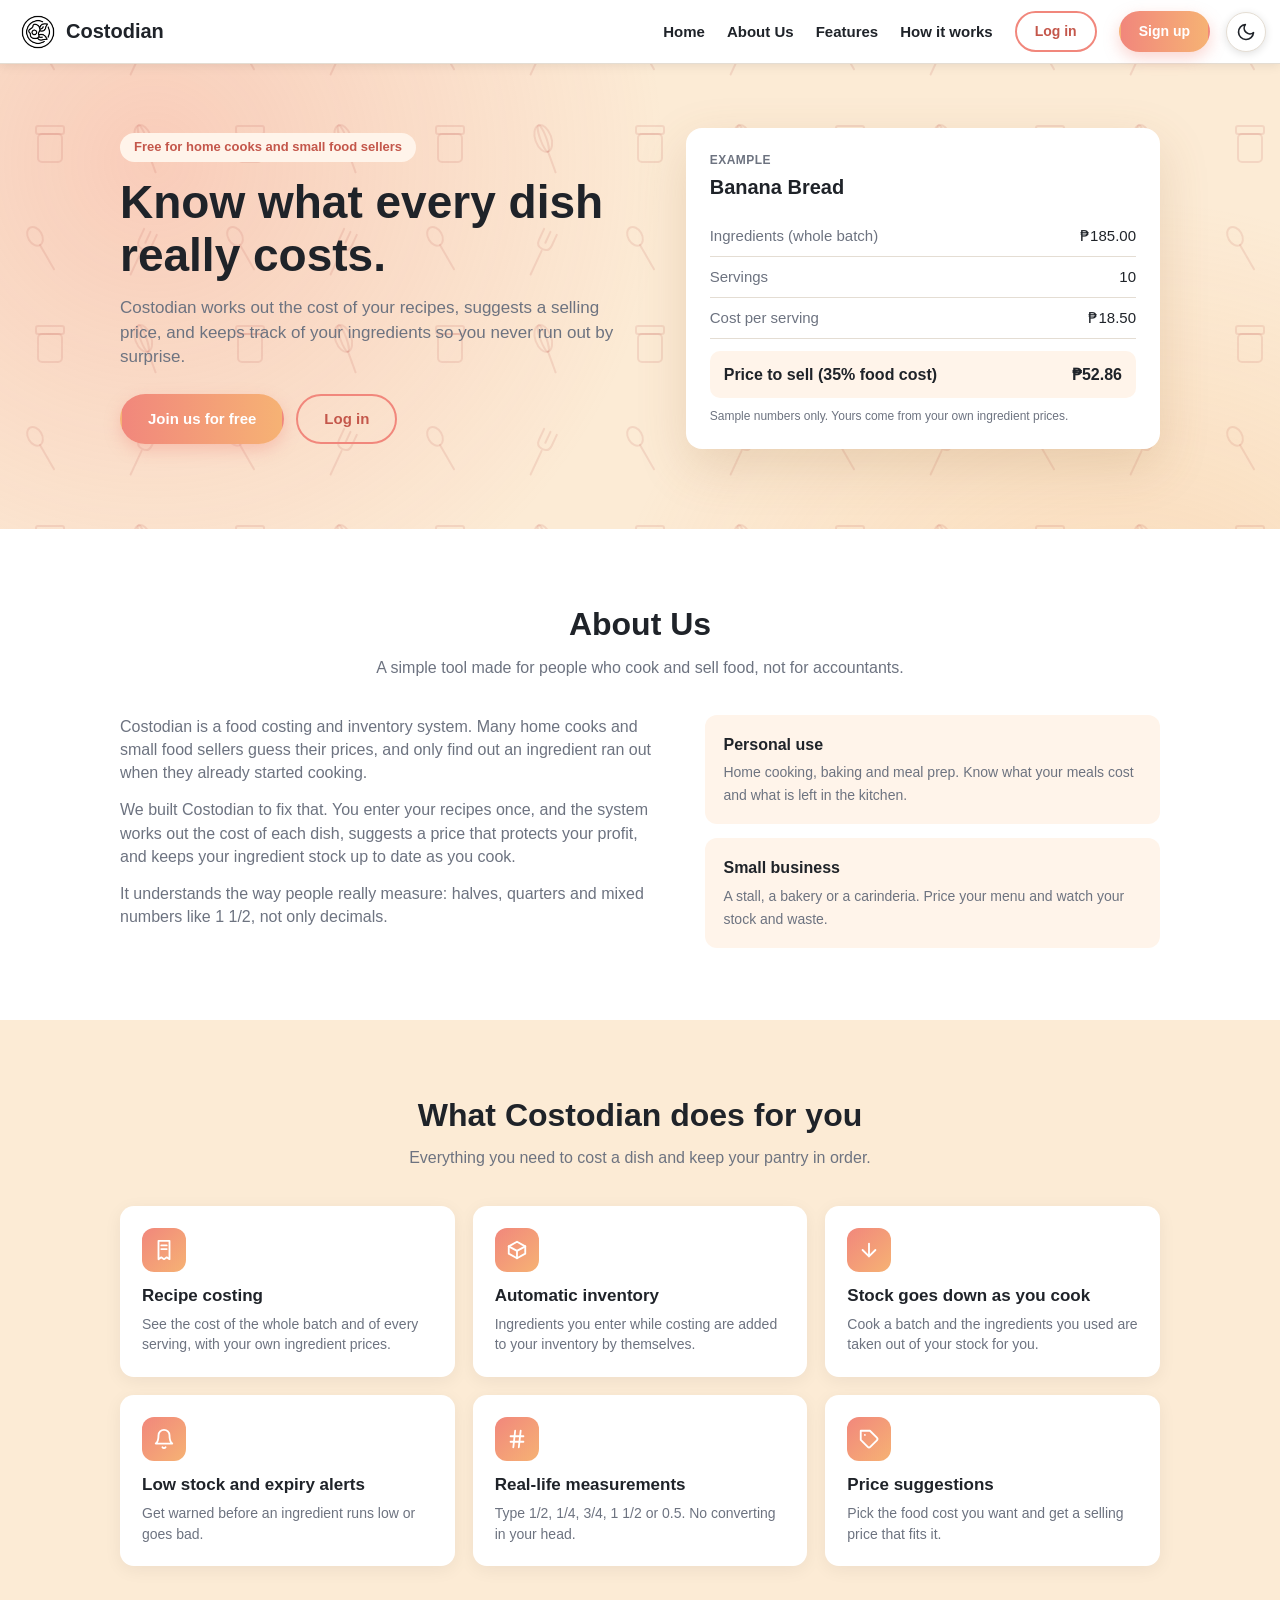
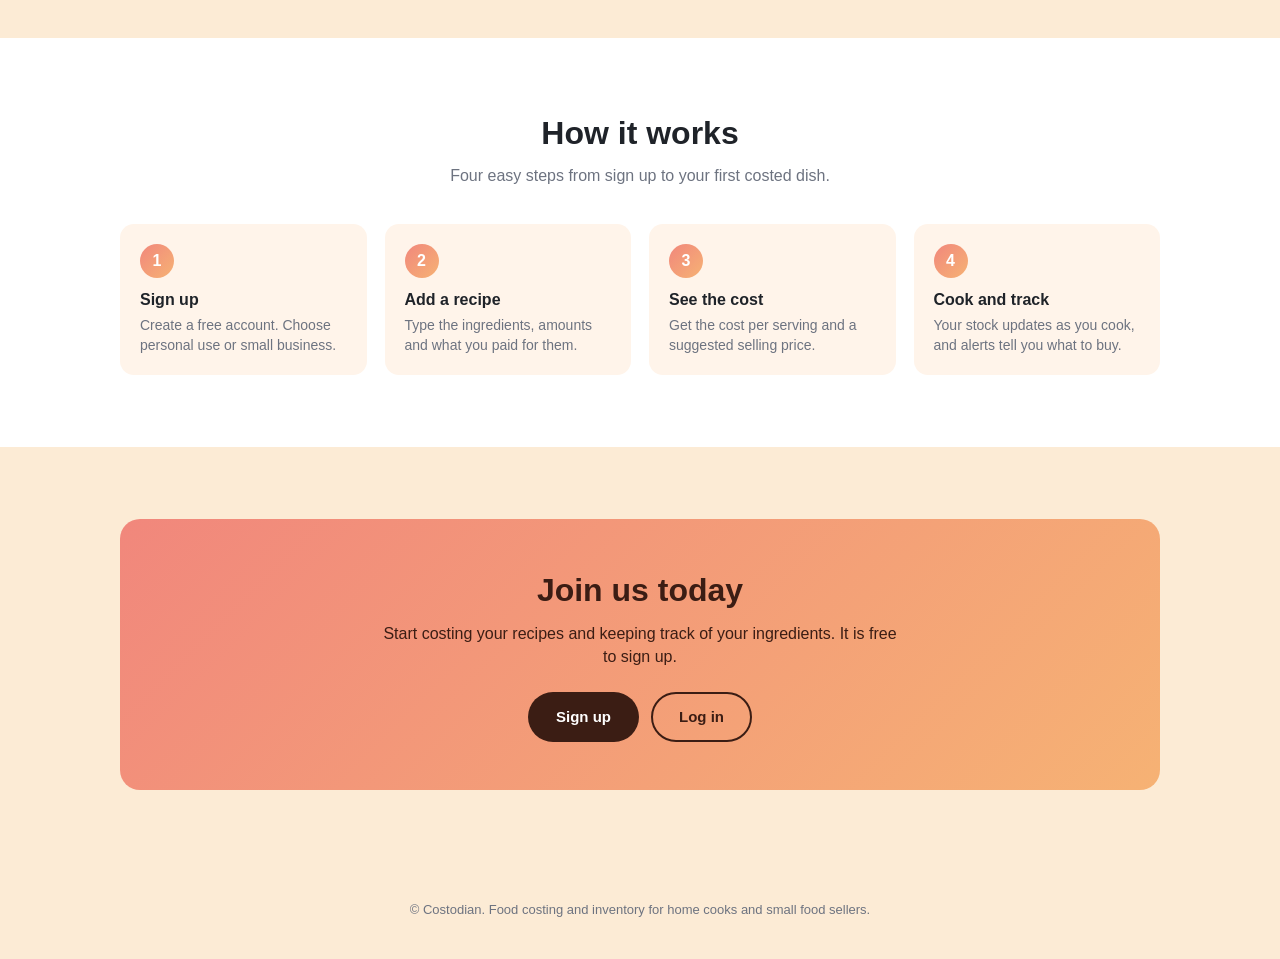
==== frontend/landing.html @ 5298b4fa "Add Costodian landing and auth pages Build a responsive landing page, sign-in and sign-up flows, sha" ====
<!DOCTYPE html>
<html lang="en">
<head>
    <meta charset="UTF-8">
    <meta name="viewport" content="width=device-width, initial-scale=1.0">
    <title>Costodian | Cost your recipes and track your ingredients</title>
    <meta name="description" content="Costodian helps home cooks and small food sellers cost their recipes, set a price and keep track of their ingredient stock.">
    <script src="src/assets/js/theme.js"></script>
    <link rel="stylesheet" href="src/assets/css/variables.css">
    <link rel="stylesheet" href="src/assets/css/base.css">
    <link rel="stylesheet" href="src/assets/css/header.css">
    <link rel="stylesheet" href="src/assets/css/landing.css">
</head>
<body>

    <!-- top panel: logo, website name and the menu -->
    <header class="site-header">
        <a class="brand" href="#home">
            <!-- PUT YOUR LOGO PHOTO HERE: save it as logo.png in frontend/src/assets/images/ -->
            <img class="brand-logo" src="src/assets/images/logo.png" alt="Costodian logo" width="36" height="36">
            <span class="brand-name">Costodian</span>
        </a>

        <nav class="nav" id="nav" aria-label="Main menu">
            <a href="#home">Home</a>
            <a href="#about">About Us</a>
            <a href="#features">Features</a>
            <a href="#how">How it works</a>
            <a href="index.html" class="btn btn-line">Log in</a>
            <a href="src/pages/signup.html" class="btn btn-fill">Sign up</a>
        </nav>

        <button type="button" class="menu-btn" id="menu-btn" aria-label="Open the menu" aria-expanded="false" aria-controls="nav">
            <svg viewBox="0 0 24 24" fill="none" stroke="currentColor" stroke-width="2" stroke-linecap="round" aria-hidden="true"><path d="M3 6h18M3 12h18M3 18h18"/></svg>
        </button>
    </header>

    <!-- the light / dark button -->
    <button type="button" id="theme-toggle" class="theme-toggle" aria-label="Switch to dark mode">
        <svg class="icon-moon" viewBox="0 0 24 24" fill="none" stroke="currentColor" stroke-width="2" stroke-linecap="round" stroke-linejoin="round" aria-hidden="true"><path d="M21 12.8A9 9 0 1 1 11.2 3a7 7 0 0 0 9.8 9.8z"/></svg>
        <svg class="icon-sun" viewBox="0 0 24 24" fill="none" stroke="currentColor" stroke-width="2" stroke-linecap="round" stroke-linejoin="round" aria-hidden="true"><circle cx="12" cy="12" r="4"/><path d="M12 2v2M12 20v2M4.9 4.9l1.4 1.4M17.7 17.7l1.4 1.4M2 12h2M20 12h2M4.9 19.1l1.4-1.4M17.7 6.3l1.4-1.4"/></svg>
    </button>

    <main>

        <!-- HOME -->
        <section class="section hero" id="home">
            <div class="container hero-grid">
                <div class="hero-text">
                    <span class="eyebrow">Free for home cooks and small food sellers</span>
                    <h1>Know what every dish really costs.</h1>
                    <p>Costodian works out the cost of your recipes, suggests a selling price, and keeps track of your ingredients so you never run out by surprise.</p>
                    <div class="hero-buttons">
                        <a href="src/pages/signup.html" class="btn btn-fill">Join us for free</a>
                        <a href="index.html" class="btn btn-line">Log in</a>
                    </div>
                </div>

                <!-- an example only, to show what the app does -->
                <div class="sample" aria-label="Example of a costed recipe">
                    <p class="sample-label">Example</p>
                    <h3>Banana Bread</h3>
                    <div class="sample-row"><span>Ingredients (whole batch)</span><span>₱185.00</span></div>
                    <div class="sample-row"><span>Servings</span><span>10</span></div>
                    <div class="sample-row"><span>Cost per serving</span><span>₱18.50</span></div>
                    <div class="sample-total"><span>Price to sell (35% food cost)</span><span>₱52.86</span></div>
                    <p class="sample-note">Sample numbers only. Yours come from your own ingredient prices.</p>
                </div>
            </div>
        </section>

        <!-- ABOUT US -->
        <section class="section section-alt" id="about">
            <div class="container">
                <h2 class="section-title">About Us</h2>
                <p class="section-intro">A simple tool made for people who cook and sell food, not for accountants.</p>

                <div class="about-grid">
                    <div>
                        <!-- edit this text to tell your own story and add your team or school name -->
                        <p>Costodian is a food costing and inventory system. Many home cooks and small food sellers guess their prices, and only find out an ingredient ran out when they already started cooking.</p>
                        <p>We built Costodian to fix that. You enter your recipes once, and the system works out the cost of each dish, suggests a price that protects your profit, and keeps your ingredient stock up to date as you cook.</p>
                        <p>It understands the way people really measure: halves, quarters and mixed numbers like 1 1/2, not only decimals.</p>
                    </div>

                    <div class="audience">
                        <div>
                            <strong>Personal use</strong>
                            <span>Home cooking, baking and meal prep. Know what your meals cost and what is left in the kitchen.</span>
                        </div>
                        <div>
                            <strong>Small business</strong>
                            <span>A stall, a bakery or a carinderia. Price your menu and watch your stock and waste.</span>
                        </div>
                    </div>
                </div>
            </div>
        </section>

        <!-- FEATURES -->
        <section class="section" id="features">
            <div class="container">
                <h2 class="section-title">What Costodian does for you</h2>
                <p class="section-intro">Everything you need to cost a dish and keep your pantry in order.</p>

                <div class="features">
                    <div class="feature">
                        <div class="icon">
                            <svg viewBox="0 0 24 24" fill="none" stroke="currentColor" stroke-width="2" stroke-linecap="round" stroke-linejoin="round" aria-hidden="true"><path d="M6 2h12v20l-3-2-3 2-3-2-3 2z"/><path d="M9 7h6M9 11h6"/></svg>
                        </div>
                        <h3>Recipe costing</h3>
                        <p>See the cost of the whole batch and of every serving, with your own ingredient prices.</p>
                    </div>
                    <div class="feature">
                        <div class="icon">
                            <svg viewBox="0 0 24 24" fill="none" stroke="currentColor" stroke-width="2" stroke-linecap="round" stroke-linejoin="round" aria-hidden="true"><path d="M21 8l-9-5-9 5v8l9 5 9-5z"/><path d="M3 8l9 5 9-5M12 13v8"/></svg>
                        </div>
                        <h3>Automatic inventory</h3>
                        <p>Ingredients you enter while costing are added to your inventory by themselves.</p>
                    </div>
                    <div class="feature">
                        <div class="icon">
                            <svg viewBox="0 0 24 24" fill="none" stroke="currentColor" stroke-width="2" stroke-linecap="round" stroke-linejoin="round" aria-hidden="true"><path d="M12 5v14M5 12l7 7 7-7"/></svg>
                        </div>
                        <h3>Stock goes down as you cook</h3>
                        <p>Cook a batch and the ingredients you used are taken out of your stock for you.</p>
                    </div>
                    <div class="feature">
                        <div class="icon">
                            <svg viewBox="0 0 24 24" fill="none" stroke="currentColor" stroke-width="2" stroke-linecap="round" stroke-linejoin="round" aria-hidden="true"><path d="M18 8a6 6 0 0 0-12 0c0 7-3 9-3 9h18s-3-2-3-9"/><path d="M13.7 21a2 2 0 0 1-3.4 0"/></svg>
                        </div>
                        <h3>Low stock and expiry alerts</h3>
                        <p>Get warned before an ingredient runs low or goes bad.</p>
                    </div>
                    <div class="feature">
                        <div class="icon">
                            <svg viewBox="0 0 24 24" fill="none" stroke="currentColor" stroke-width="2" stroke-linecap="round" stroke-linejoin="round" aria-hidden="true"><path d="M5 9h14M5 15h14M10 3L8 21M16 3l-2 18"/></svg>
                        </div>
                        <h3>Real-life measurements</h3>
                        <p>Type 1/2, 1/4, 3/4, 1 1/2 or 0.5. No converting in your head.</p>
                    </div>
                    <div class="feature">
                        <div class="icon">
                            <svg viewBox="0 0 24 24" fill="none" stroke="currentColor" stroke-width="2" stroke-linecap="round" stroke-linejoin="round" aria-hidden="true"><path d="M20.6 13.4l-7.2 7.2a2 2 0 0 1-2.8 0L3 13V3h10l7.6 7.6a2 2 0 0 1 0 2.8z"/><path d="M7.5 7.5h.01"/></svg>
                        </div>
                        <h3>Price suggestions</h3>
                        <p>Pick the food cost you want and get a selling price that fits it.</p>
                    </div>
                </div>
            </div>
        </section>

        <!-- HOW IT WORKS -->
        <section class="section section-alt" id="how">
            <div class="container">
                <h2 class="section-title">How it works</h2>
                <p class="section-intro">Four easy steps from sign up to your first costed dish.</p>

                <ol class="steps">
                    <li>
                        <div class="step-number">1</div>
                        <h3>Sign up</h3>
                        <p>Create a free account. Choose personal use or small business.</p>
                    </li>
                    <li>
                        <div class="step-number">2</div>
                        <h3>Add a recipe</h3>
                        <p>Type the ingredients, amounts and what you paid for them.</p>
                    </li>
                    <li>
                        <div class="step-number">3</div>
                        <h3>See the cost</h3>
                        <p>Get the cost per serving and a suggested selling price.</p>
                    </li>
                    <li>
                        <div class="step-number">4</div>
                        <h3>Cook and track</h3>
                        <p>Your stock updates as you cook, and alerts tell you what to buy.</p>
                    </li>
                </ol>
            </div>
        </section>

        <!-- JOIN US -->
        <section class="section" id="join">
            <div class="container">
                <div class="cta">
                    <h2>Join us today</h2>
                    <p>Start costing your recipes and keeping track of your ingredients. It is free to sign up.</p>
                    <div class="cta-buttons">
                        <a href="src/pages/signup.html" class="btn btn-dark">Sign up</a>
                        <a href="index.html" class="btn btn-light">Log in</a>
                    </div>
                </div>
            </div>
        </section>

    </main>

    <footer class="footer">
        <p>&copy; Costodian. Food costing and inventory for home cooks and small food sellers.</p>
    </footer>

    <script>
        // the menu button opens and closes the menu on a phone
        var menuBtn = document.getElementById('menu-btn');
        var nav = document.getElementById('nav');

        function setMenu(open){
            nav.classList.toggle('open', open);
            menuBtn.setAttribute('aria-expanded', open ? 'true' : 'false');
            menuBtn.setAttribute('aria-label', open ? 'Close the menu' : 'Open the menu');
        }

        menuBtn.addEventListener('click', function(){
            setMenu(!nav.classList.contains('open'));
        });

        // choosing a link closes the menu
        nav.querySelectorAll('a').forEach(function(link){
            link.addEventListener('click', function(){
                setMenu(false);
            });
        });
    </script>
</body>
</html>
---- frontend/src/assets/css/variables.css ----
/* colors for light and dark mode: change the colors of the whole site here */

:root,
:root[data-theme="light"]{
    --bg: #fcebd5;
    --card: #ffffff;
    --text: #1f2329;
    --muted: #6d7380;
    --line: #e4ddd3;
    --input-bg: #ffffff;
    --accent-1: #f1877c;
    --accent-2: #f6b274;
    --accent-text: #c4574b;
    --ring: rgba(241, 135, 124, 0.35);
    --shadow: 0 18px 50px rgba(150, 100, 50, 0.18);
    --soft: #fff4ea;
    --error-bg: #fdecec;
    --error-text: #9b1c1c;
    --ok-bg: #e7f6ec;
    --ok-text: #1b6b3a;
}

:root[data-theme="dark"]{
    --bg: #1C1C1D;          /* page background */
    --card: #39393B;        /* cards, top panel, light sections */
    --text: #f2f2f3;
    --muted: #a1a1a6;
    --line: #505053;
    --input-bg: #1C1C1D;    /* inputs use the darker color */
    --accent-1: #f1877c;
    --accent-2: #f6b274;
    --accent-text: #f6b274;
    --ring: rgba(246, 178, 116, 0.35);
    --shadow: 0 18px 50px rgba(0, 0, 0, 0.5);
    --soft: #454548;
    --error-bg: #4a2a2e;
    --error-text: #ffb4b4;
    --ok-bg: #1f3d2c;
    --ok-text: #a6e3bd;
}
---- frontend/src/assets/css/base.css ----
/* basic page settings */

*{
    box-sizing: border-box;
}

body{
    margin: 0;
    font-family: "Segoe UI", Tahoma, Arial, sans-serif;
    color: var(--text);
    background: var(--bg);
    line-height: 1.45;
    transition: background 0.25s, color 0.25s;
}

@media (prefers-reduced-motion: reduce){
    *{
        transition: none !important;
    }
}

/* soft glowing background: coral and peach blobs */
:root{
    --glow-1: rgba(241, 135, 124, 0.30);
    --glow-2: rgba(246, 178, 116, 0.32);
}

:root[data-theme="dark"]{
    --glow-1: rgba(241, 135, 124, 0.16);
    --glow-2: rgba(246, 178, 116, 0.14);
}

body::before{
    content: "";
    position: fixed;
    inset: 0;
    z-index: -1;
    pointer-events: none;
    background:
        radial-gradient(circle at 12% 18%, var(--glow-1), transparent 38%),
        radial-gradient(circle at 88% 82%, var(--glow-2), transparent 40%);
}

/* on phones the blobs are a bit bigger so they still show on a narrow screen */
@media (max-width: 700px){
    body::before{
        background:
            radial-gradient(circle at 0% 8%, var(--glow-1), transparent 55%),
            radial-gradient(circle at 100% 92%, var(--glow-2), transparent 55%);
    }
}

/* faint food icons (spoon, fork, jar, whisk) */
body::after{
    content: "";
    position: fixed;
    inset: 0;
    z-index: -1;
    pointer-events: none;
    background-image: url("data:image/svg+xml,<svg xmlns='http://www.w3.org/2000/svg' width='200' height='200' viewBox='0 0 200 200' fill='none' stroke='%23c4574b' stroke-opacity='0.14' stroke-width='2' stroke-linecap='round' stroke-linejoin='round'><g transform='translate(40 45) rotate(-30)'><ellipse cx='0' cy='-10' rx='7' ry='10'/><path d='M0 0v28'/></g><g transform='translate(142 50) rotate(25)'><path d='M-7 -20v12q0 7 7 7t7 -7v-12M0 -20v12M0 1v26'/></g><g transform='translate(50 142)'><rect x='-12' y='-8' width='24' height='28' rx='4'/><rect x='-14' y='-16' width='28' height='8' rx='2'/></g><g transform='translate(146 146) rotate(-20)'><ellipse cx='0' cy='-8' rx='8' ry='14'/><ellipse cx='0' cy='-8' rx='3' ry='14'/><path d='M0 6v22'/></g></svg>");
    background-size: 200px 200px;
}

:root[data-theme="dark"] body::after{
    background-image: url("data:image/svg+xml,<svg xmlns='http://www.w3.org/2000/svg' width='200' height='200' viewBox='0 0 200 200' fill='none' stroke='%23f6b274' stroke-opacity='0.09' stroke-width='2' stroke-linecap='round' stroke-linejoin='round'><g transform='translate(40 45) rotate(-30)'><ellipse cx='0' cy='-10' rx='7' ry='10'/><path d='M0 0v28'/></g><g transform='translate(142 50) rotate(25)'><path d='M-7 -20v12q0 7 7 7t7 -7v-12M0 -20v12M0 1v26'/></g><g transform='translate(50 142)'><rect x='-12' y='-8' width='24' height='28' rx='4'/><rect x='-14' y='-16' width='28' height='8' rx='2'/></g><g transform='translate(146 146) rotate(-20)'><ellipse cx='0' cy='-8' rx='8' ry='14'/><ellipse cx='0' cy='-8' rx='3' ry='14'/><path d='M0 6v22'/></g></svg>");
}

/* on phones the icons are a bit smaller */
@media (max-width: 700px){
    body::after{
        background-size: 150px 150px;
    }
}
---- frontend/src/assets/css/header.css ----
/* top panel: logo and website name */

.site-header{
    position: fixed;
    top: 0;
    left: 0;
    right: 0;
    z-index: 5;
    display: flex;
    align-items: center;
    height: 64px;
    padding: 0 70px 0 20px;
    background: var(--card);
    border-bottom: 1px solid var(--line);
    box-shadow: 0 2px 10px rgba(0, 0, 0, 0.08);
    transition: background 0.25s;
}

.brand{
    display: flex;
    align-items: center;
    gap: 10px;
    color: var(--text);
    text-decoration: none;
}

.brand-logo{
    width: 36px;
    height: 36px;
    border-radius: 50%;
    object-fit: cover;
}

.brand-name{
    font-size: 20px;
    font-weight: 700;
}

/* light / dark switch (the round button) */

.theme-toggle{
    position: fixed;
    z-index: 10;
    top: 12px;
    right: 14px;
    width: 40px;
    height: 40px;
    display: flex;
    align-items: center;
    justify-content: center;
    border: 1px solid var(--line);
    border-radius: 50%;
    background: var(--card);
    color: var(--text);
    cursor: pointer;
    box-shadow: 0 2px 8px rgba(0, 0, 0, 0.12);
}

.theme-toggle svg{
    width: 20px;
    height: 20px;
}

/* show the sun in dark mode and the moon in light mode */
:root[data-theme="dark"] .icon-moon,
:root:not([data-theme="dark"]) .icon-sun{
    display: none;
}
---- frontend/src/assets/css/landing.css ----
/* landing page: home, about us, features, how it works, join us */
/* uses the colors from variables.css and the top panel from header.css */

html{
    scroll-behavior: smooth;
}

.section{
    padding: 72px 20px;
}

.section-alt{
    background: var(--card);
}

.container{
    max-width: 1040px;
    margin: 0 auto;
}

/* the links in the top panel */
.nav{
    margin-left: auto;
    display: flex;
    align-items: center;
    gap: 22px;
}

.nav a{
    color: var(--text);
    text-decoration: none;
    font-size: 15px;
    font-weight: 600;
}

.nav a:hover{
    color: var(--accent-text);
}

.nav .btn{
    padding: 8px 18px;
    font-size: 14px;
}

.nav .btn-fill{
    color: #fff;
}

.nav .btn-fill:hover{
    color: #fff;
}

.nav .btn-line,
.nav .btn-line:hover{
    color: var(--accent-text);
}

/* the menu button only shows on phones */
.menu-btn{
    display: none;
    margin-left: auto;
    width: 40px;
    height: 40px;
    align-items: center;
    justify-content: center;
    border: 1px solid var(--line);
    border-radius: 8px;
    background: transparent;
    color: var(--text);
    cursor: pointer;
}

.menu-btn svg{
    width: 22px;
    height: 22px;
}

/* ---------- buttons ---------- */

.btn{
    display: inline-block;
    padding: 12px 26px;
    border: 2px solid transparent;
    border-radius: 999px;
    font-size: 15px;
    font-weight: 700;
    text-decoration: none;
    cursor: pointer;
}

.btn-fill{
    color: #fff;
    background: linear-gradient(90deg, var(--accent-1), var(--accent-2));
    box-shadow: 0 6px 16px rgba(241, 135, 124, 0.35);
}

.btn-fill:hover{
    filter: brightness(1.05);
}

.btn-line{
    color: var(--accent-text);
    border-color: var(--accent-1);
    background: transparent;
}

.btn-line:hover{
    background: var(--soft);
}

.btn:focus-visible{
    outline: 3px solid var(--ring);
    outline-offset: 2px;
}

/* ---------- home (hero) ---------- */

.hero{
    padding-top: 128px;
    padding-bottom: 80px;
}

.hero-grid{
    display: grid;
    grid-template-columns: 1.1fr 1fr;
    gap: 44px;
    align-items: center;
}

.eyebrow{
    display: inline-block;
    margin-bottom: 14px;
    padding: 5px 14px;
    border-radius: 999px;
    background: var(--soft);
    color: var(--accent-text);
    font-size: 13px;
    font-weight: 700;
}

.hero h1{
    margin: 0 0 14px;
    font-size: clamp(30px, 5vw, 46px);
    line-height: 1.15;
}

.hero-text p{
    margin: 0 0 24px;
    max-width: 520px;
    font-size: 17px;
    color: var(--muted);
}

.hero-buttons{
    display: flex;
    flex-wrap: wrap;
    gap: 12px;
}

/* the sample costing card in the home section */
.sample{
    padding: 24px;
    border-radius: 16px;
    background: var(--card);
    box-shadow: var(--shadow);
}

.sample-label{
    margin: 0 0 4px;
    font-size: 12px;
    font-weight: 700;
    letter-spacing: 0.04em;
    text-transform: uppercase;
    color: var(--muted);
}

.sample h3{
    margin: 0 0 14px;
    font-size: 20px;
}

.sample-row{
    display: flex;
    justify-content: space-between;
    gap: 12px;
    padding: 9px 0;
    border-bottom: 1px solid var(--line);
    font-size: 15px;
}

.sample-row span:first-child{
    color: var(--muted);
}

.sample-row:last-of-type{
    border-bottom: 0;
}

.sample-total{
    margin-top: 12px;
    padding: 12px 14px;
    border-radius: 10px;
    background: var(--soft);
    display: flex;
    justify-content: space-between;
    font-weight: 700;
}

.sample-note{
    margin: 10px 0 0;
    font-size: 12px;
    color: var(--muted);
}

/* ---------- section titles ---------- */

.section-title{
    margin: 0 0 8px;
    text-align: center;
    font-size: clamp(24px, 3.5vw, 32px);
}

.section-intro{
    margin: 0 auto 36px;
    max-width: 620px;
    text-align: center;
    color: var(--muted);
}

/* ---------- about us ---------- */

.about-grid{
    display: grid;
    grid-template-columns: 1.2fr 1fr;
    gap: 40px;
    align-items: start;
}

.about-grid p{
    margin: 0 0 14px;
    color: var(--muted);
}

.audience{
    display: grid;
    gap: 14px;
}

.audience div{
    padding: 18px;
    border-radius: 12px;
    background: var(--soft);
}

.audience strong{
    display: block;
    margin-bottom: 4px;
}

.audience span{
    font-size: 14px;
    color: var(--muted);
}

/* ---------- features ---------- */

.features{
    display: grid;
    grid-template-columns: repeat(3, 1fr);
    gap: 18px;
}

.feature{
    padding: 22px;
    border-radius: 14px;
    background: var(--card);
    box-shadow: 0 4px 18px rgba(0, 0, 0, 0.06);
}

.feature .icon{
    width: 44px;
    height: 44px;
    margin-bottom: 12px;
    display: flex;
    align-items: center;
    justify-content: center;
    border-radius: 12px;
    background: linear-gradient(135deg, var(--accent-1), var(--accent-2));
    color: #fff;
}

.feature .icon svg{
    width: 22px;
    height: 22px;
}

.feature h3{
    margin: 0 0 6px;
    font-size: 17px;
}

.feature p{
    margin: 0;
    font-size: 14px;
    color: var(--muted);
}

/* ---------- how it works ---------- */

.steps{
    display: grid;
    grid-template-columns: repeat(4, 1fr);
    gap: 18px;
    margin: 0;
    padding: 0;
    list-style: none;
}

.steps li{
    padding: 20px;
    border-radius: 14px;
    background: var(--soft);
}

.step-number{
    width: 34px;
    height: 34px;
    margin-bottom: 10px;
    display: flex;
    align-items: center;
    justify-content: center;
    border-radius: 50%;
    background: linear-gradient(135deg, var(--accent-1), var(--accent-2));
    color: #fff;
    font-weight: 700;
}

.steps h3{
    margin: 0 0 4px;
    font-size: 16px;
}

.steps p{
    margin: 0;
    font-size: 14px;
    color: var(--muted);
}

/* ---------- join us ---------- */

.cta{
    padding: 48px 24px;
    border-radius: 20px;
    text-align: center;
    background: linear-gradient(135deg, var(--accent-1), var(--accent-2));
    color: #3b1d14;
}

.cta h2{
    margin: 0 0 8px;
    font-size: clamp(24px, 3.5vw, 32px);
}

.cta p{
    margin: 0 auto 24px;
    max-width: 520px;
}

.cta-buttons{
    display: flex;
    justify-content: center;
    flex-wrap: wrap;
    gap: 12px;
}

.cta .btn-dark{
    color: #fff;
    background: #3b1d14;
}

.cta .btn-dark:hover{
    background: #2a140e;
}

.cta .btn-light{
    color: #3b1d14;
    border-color: #3b1d14;
}

.cta .btn-light:hover{
    background: rgba(255, 255, 255, 0.35);
}

/* ---------- footer ---------- */

.footer{
    padding: 26px 20px;
    text-align: center;
    font-size: 13px;
    color: var(--muted);
}

/* the sections stop under the fixed top panel when a menu link is clicked */
section[id]{
    scroll-margin-top: 64px;
}

/* ---------- smaller screens ---------- */

@media (max-width: 860px){
    .hero-grid,
    .about-grid{
        grid-template-columns: 1fr;
    }
    .features{
        grid-template-columns: repeat(2, 1fr);
    }
    .steps{
        grid-template-columns: repeat(2, 1fr);
    }
}

@media (max-width: 760px){
    .menu-btn{
        display: flex;
    }
    .nav{
        display: none;
        position: absolute;
        top: 64px;
        left: 0;
        right: 0;
        flex-direction: column;
        align-items: stretch;
        gap: 4px;
        padding: 12px 20px 16px;
        background: var(--card);
        border-bottom: 1px solid var(--line);
        box-shadow: 0 8px 14px rgba(0, 0, 0, 0.1);
    }
    .nav.open{
        display: flex;
    }
    .nav a{
        padding: 9px 4px;
    }
    .nav .btn{
        text-align: center;
    }
}

@media (max-width: 560px){
    .section{
        padding: 52px 16px;
    }
    .hero{
        padding-top: 100px;
    }
    .features,
    .steps{
        grid-template-columns: 1fr;
    }
}
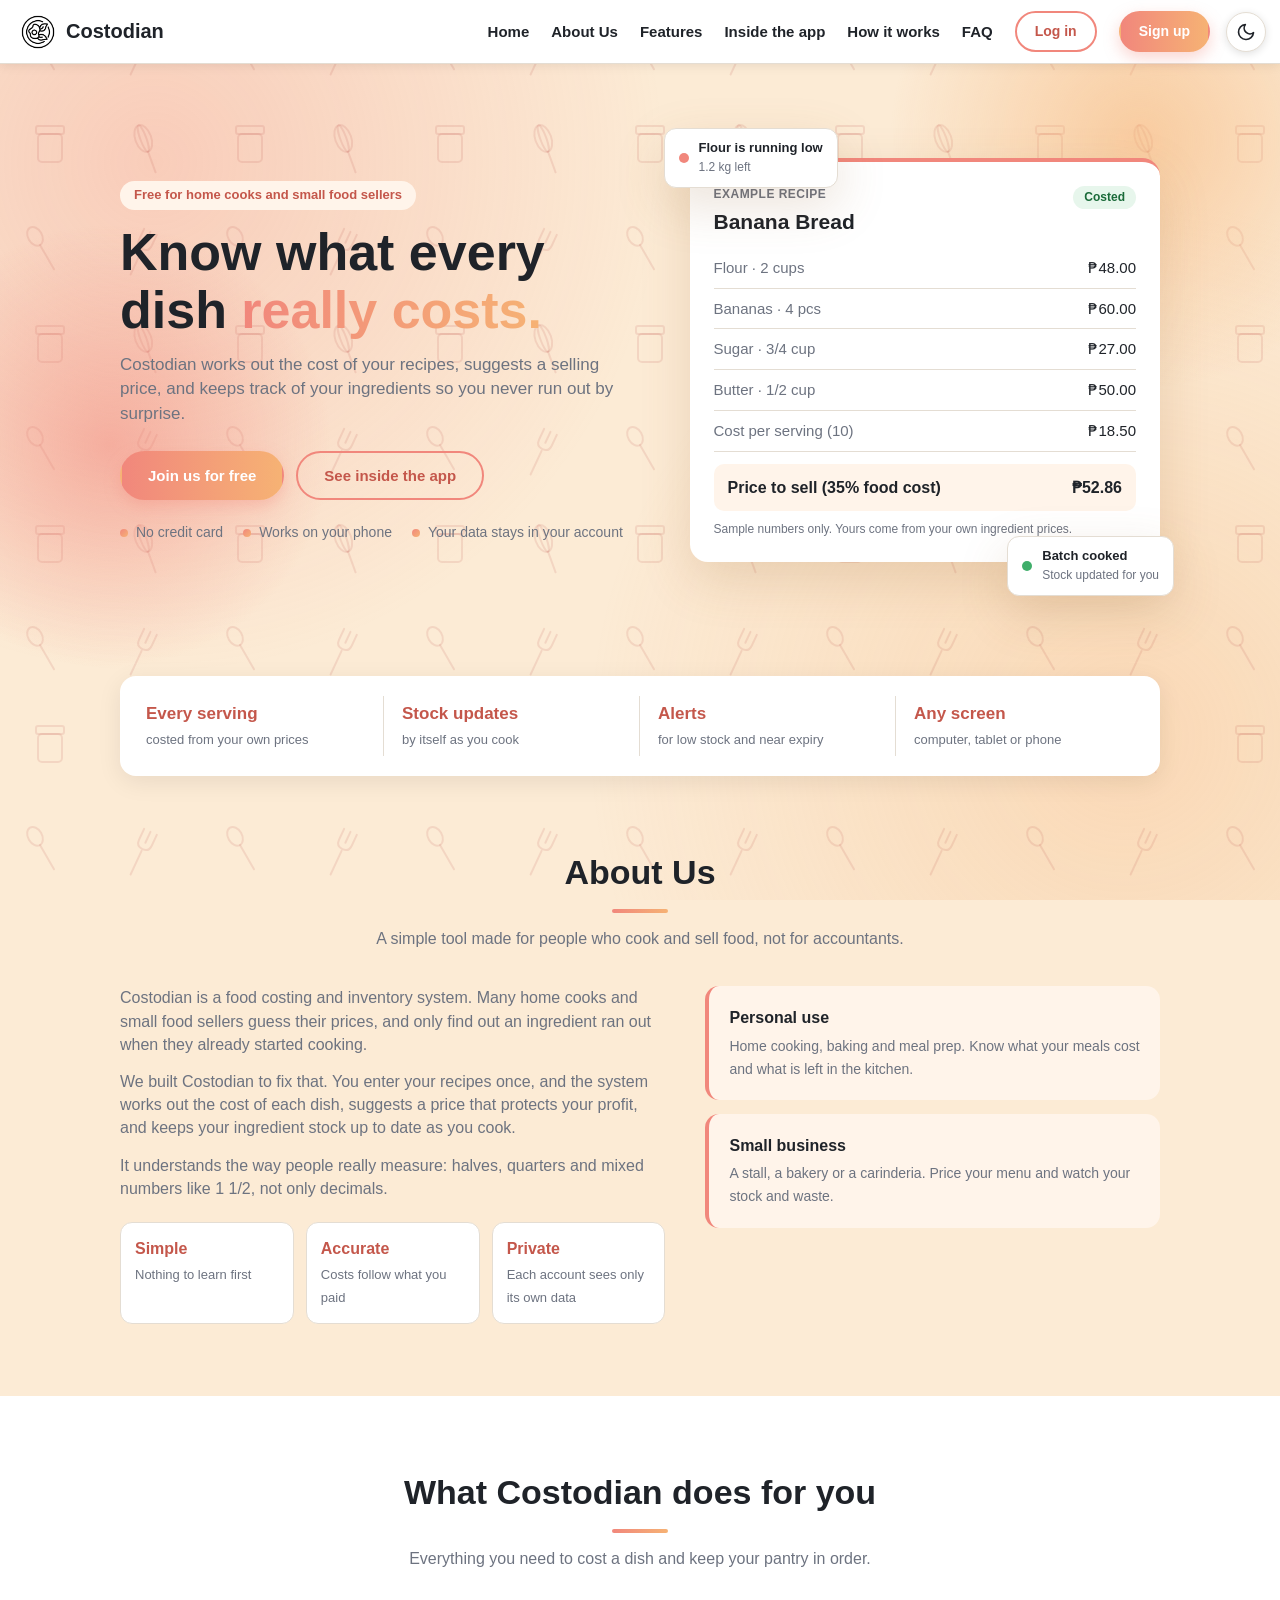
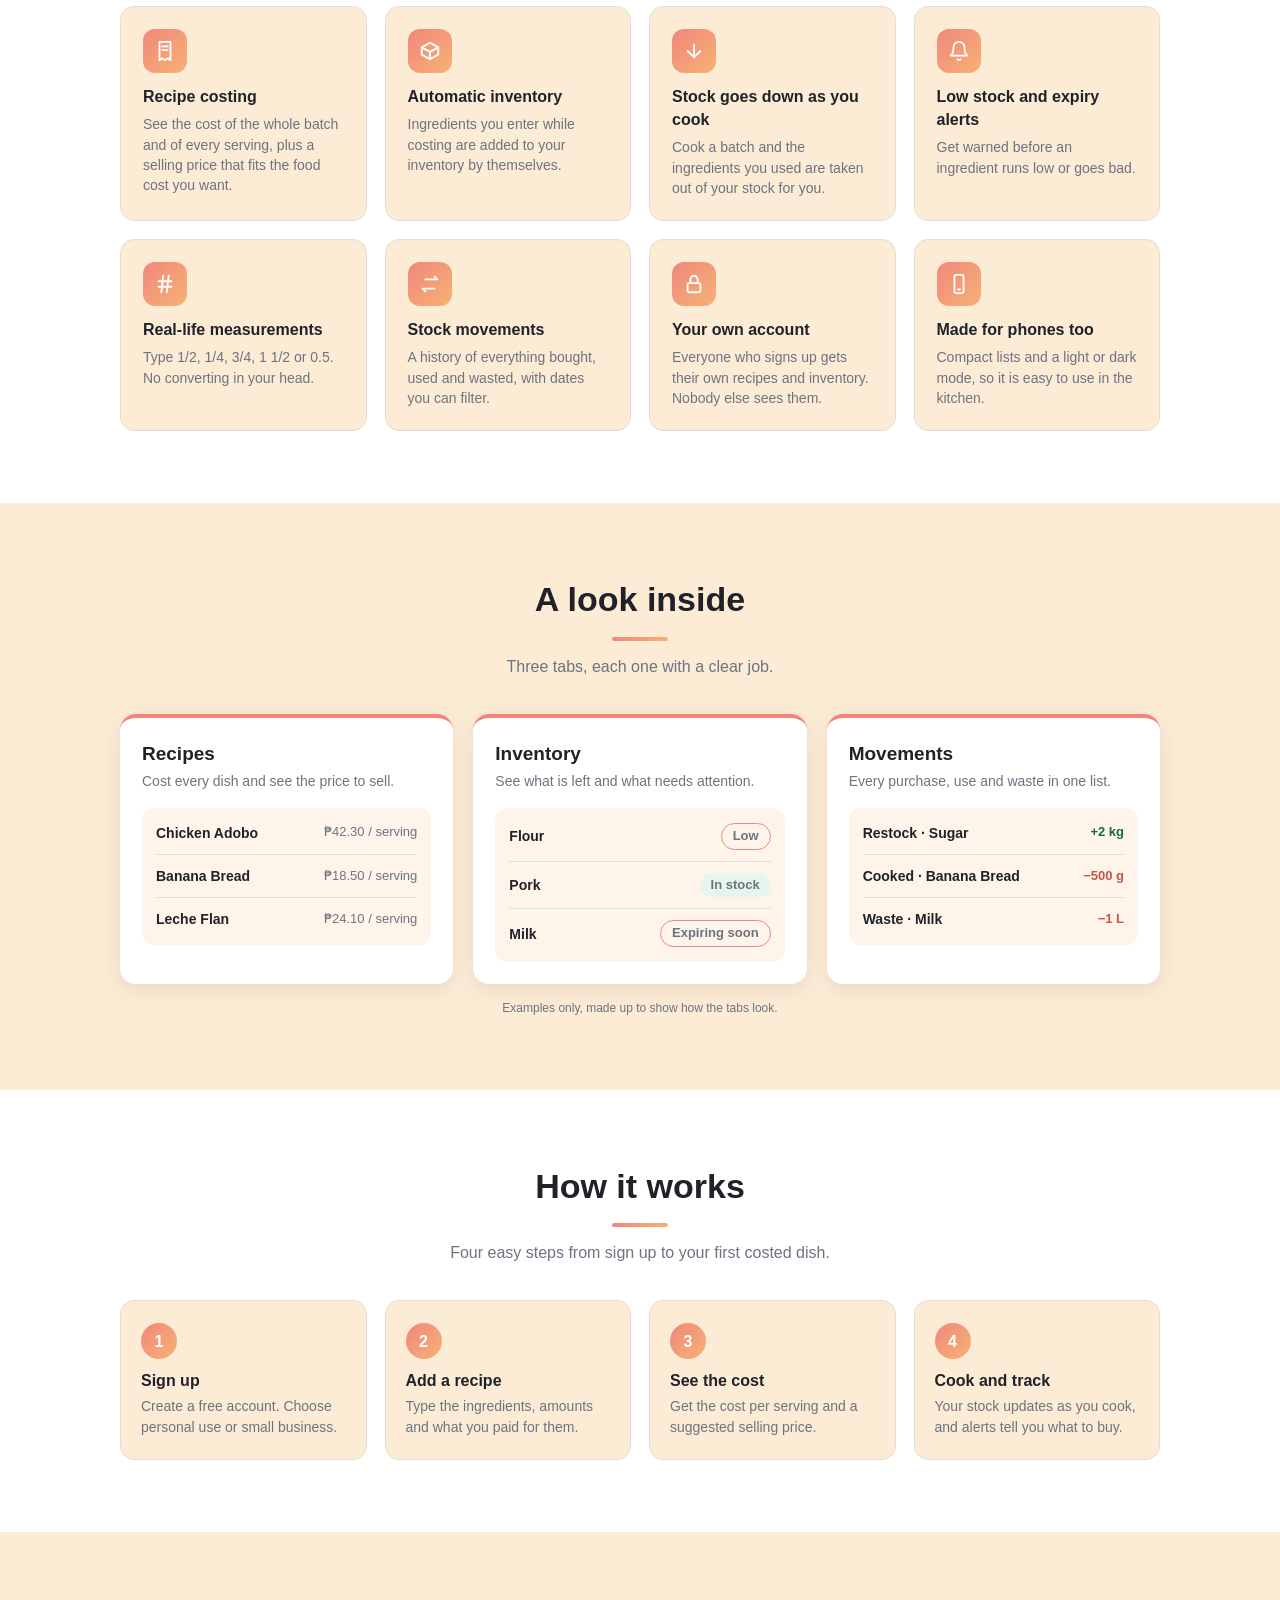
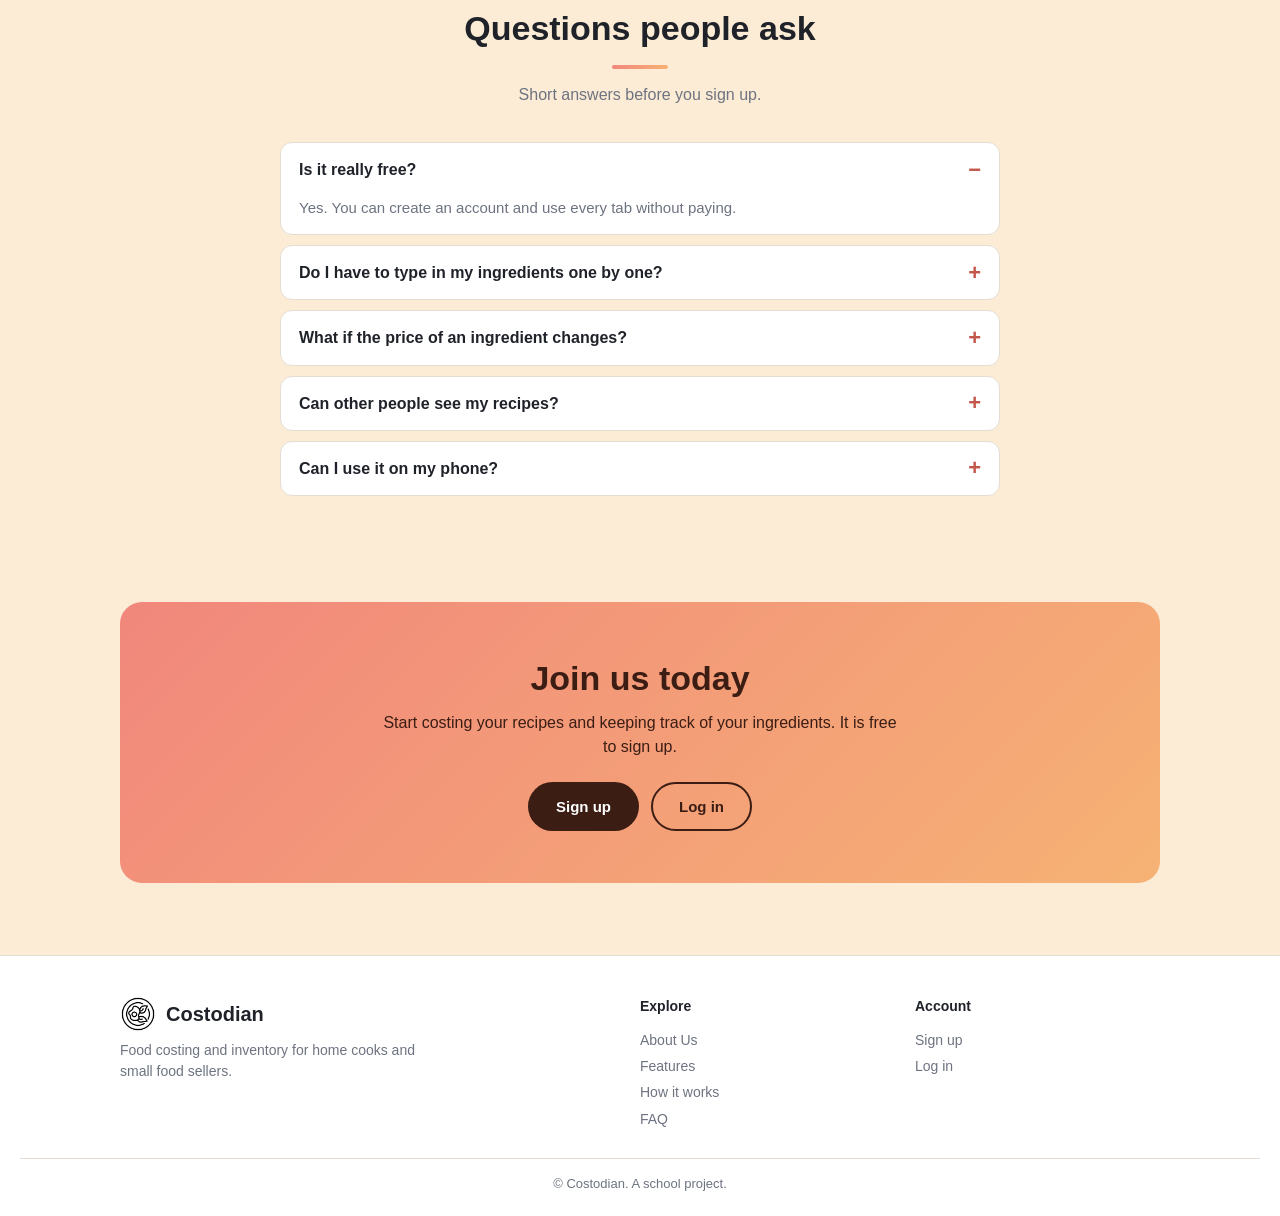
==== commit 7a13e7e2: "Add auth guards and ingredient creation Redirect signed-in users to the dashboard, require authentic" ====
--- a/frontend/landing.html
+++ b/frontend/landing.html
@@ -25,7 +25,9 @@
             <a href="#home">Home</a>
             <a href="#about">About Us</a>
             <a href="#features">Features</a>
+            <a href="#inside">Inside the app</a>
             <a href="#how">How it works</a>
+            <a href="#faq">FAQ</a>
             <a href="index.html" class="btn btn-line">Log in</a>
             <a href="src/pages/signup.html" class="btn btn-fill">Sign up</a>
         </nav>
@@ -48,39 +50,78 @@
             <div class="container hero-grid">
                 <div class="hero-text">
                     <span class="eyebrow">Free for home cooks and small food sellers</span>
-                    <h1>Know what every dish really costs.</h1>
+                    <h1>Know what every dish <span class="mark">really costs.</span></h1>
                     <p>Costodian works out the cost of your recipes, suggests a selling price, and keeps track of your ingredients so you never run out by surprise.</p>
                     <div class="hero-buttons">
                         <a href="src/pages/signup.html" class="btn btn-fill">Join us for free</a>
-                        <a href="index.html" class="btn btn-line">Log in</a>
-                    </div>
+                        <a href="#inside" class="btn btn-line">See inside the app</a>
+                    </div>
+                    <ul class="hero-points">
+                        <li>No credit card</li>
+                        <li>Works on your phone</li>
+                        <li>Your data stays in your account</li>
+                    </ul>
                 </div>
 
                 <!-- an example only, to show what the app does -->
-                <div class="sample" aria-label="Example of a costed recipe">
-                    <p class="sample-label">Example</p>
-                    <h3>Banana Bread</h3>
-                    <div class="sample-row"><span>Ingredients (whole batch)</span><span>₱185.00</span></div>
-                    <div class="sample-row"><span>Servings</span><span>10</span></div>
-                    <div class="sample-row"><span>Cost per serving</span><span>₱18.50</span></div>
-                    <div class="sample-total"><span>Price to sell (35% food cost)</span><span>₱52.86</span></div>
-                    <p class="sample-note">Sample numbers only. Yours come from your own ingredient prices.</p>
-                </div>
+                <div class="hero-visual">
+                    <div class="sample" aria-label="Example of a costed recipe">
+                        <div class="sample-top">
+                            <div>
+                                <p class="sample-label">Example recipe</p>
+                                <h3>Banana Bread</h3>
+                            </div>
+                            <span class="tag tag-ok">Costed</span>
+                        </div>
+                        <div class="sample-row"><span>Flour &middot; 2 cups</span><span>&#8369;48.00</span></div>
+                        <div class="sample-row"><span>Bananas &middot; 4 pcs</span><span>&#8369;60.00</span></div>
+                        <div class="sample-row"><span>Sugar &middot; 3/4 cup</span><span>&#8369;27.00</span></div>
+                        <div class="sample-row"><span>Butter &middot; 1/2 cup</span><span>&#8369;50.00</span></div>
+                        <div class="sample-row"><span>Cost per serving (10)</span><span>&#8369;18.50</span></div>
+                        <div class="sample-total"><span>Price to sell (35% food cost)</span><span>&#8369;52.86</span></div>
+                        <p class="sample-note">Sample numbers only. Yours come from your own ingredient prices.</p>
+                    </div>
+
+                    <div class="float float-a">
+                        <span class="dot dot-warn"></span>
+                        <div><strong>Flour is running low</strong><span>1.2 kg left</span></div>
+                    </div>
+                    <div class="float float-b">
+                        <span class="dot dot-ok"></span>
+                        <div><strong>Batch cooked</strong><span>Stock updated for you</span></div>
+                    </div>
+                </div>
+            </div>
+        </section>
+
+        <!-- quick facts -->
+        <section class="strip" aria-label="Quick facts">
+            <div class="container strip-grid">
+                <div><strong>Every serving</strong><span>costed from your own prices</span></div>
+                <div><strong>Stock updates</strong><span>by itself as you cook</span></div>
+                <div><strong>Alerts</strong><span>for low stock and near expiry</span></div>
+                <div><strong>Any screen</strong><span>computer, tablet or phone</span></div>
             </div>
         </section>
 
         <!-- ABOUT US -->
-        <section class="section section-alt" id="about">
+        <section class="section" id="about">
             <div class="container">
                 <h2 class="section-title">About Us</h2>
                 <p class="section-intro">A simple tool made for people who cook and sell food, not for accountants.</p>
 
                 <div class="about-grid">
-                    <div>
+                    <div class="about-text">
                         <!-- edit this text to tell your own story and add your team or school name -->
                         <p>Costodian is a food costing and inventory system. Many home cooks and small food sellers guess their prices, and only find out an ingredient ran out when they already started cooking.</p>
                         <p>We built Costodian to fix that. You enter your recipes once, and the system works out the cost of each dish, suggests a price that protects your profit, and keeps your ingredient stock up to date as you cook.</p>
                         <p>It understands the way people really measure: halves, quarters and mixed numbers like 1 1/2, not only decimals.</p>
+
+                        <div class="values">
+                            <div><strong>Simple</strong><span>Nothing to learn first</span></div>
+                            <div><strong>Accurate</strong><span>Costs follow what you paid</span></div>
+                            <div><strong>Private</strong><span>Each account sees only its own data</span></div>
+                        </div>
                     </div>
 
                     <div class="audience">
@@ -98,7 +139,7 @@
         </section>
 
         <!-- FEATURES -->
-        <section class="section" id="features">
+        <section class="section section-alt" id="features">
             <div class="container">
                 <h2 class="section-title">What Costodian does for you</h2>
                 <p class="section-intro">Everything you need to cost a dish and keep your pantry in order.</p>
@@ -109,7 +150,7 @@
                             <svg viewBox="0 0 24 24" fill="none" stroke="currentColor" stroke-width="2" stroke-linecap="round" stroke-linejoin="round" aria-hidden="true"><path d="M6 2h12v20l-3-2-3 2-3-2-3 2z"/><path d="M9 7h6M9 11h6"/></svg>
                         </div>
                         <h3>Recipe costing</h3>
-                        <p>See the cost of the whole batch and of every serving, with your own ingredient prices.</p>
+                        <p>See the cost of the whole batch and of every serving, plus a selling price that fits the food cost you want.</p>
                     </div>
                     <div class="feature">
                         <div class="icon">
@@ -141,12 +182,67 @@
                     </div>
                     <div class="feature">
                         <div class="icon">
-                            <svg viewBox="0 0 24 24" fill="none" stroke="currentColor" stroke-width="2" stroke-linecap="round" stroke-linejoin="round" aria-hidden="true"><path d="M20.6 13.4l-7.2 7.2a2 2 0 0 1-2.8 0L3 13V3h10l7.6 7.6a2 2 0 0 1 0 2.8z"/><path d="M7.5 7.5h.01"/></svg>
-                        </div>
-                        <h3>Price suggestions</h3>
-                        <p>Pick the food cost you want and get a selling price that fits it.</p>
-                    </div>
-                </div>
+                            <svg viewBox="0 0 24 24" fill="none" stroke="currentColor" stroke-width="2" stroke-linecap="round" stroke-linejoin="round" aria-hidden="true"><path d="M7 7h13l-3-3M17 17H4l3 3"/></svg>
+                        </div>
+                        <h3>Stock movements</h3>
+                        <p>A history of everything bought, used and wasted, with dates you can filter.</p>
+                    </div>
+                    <div class="feature">
+                        <div class="icon">
+                            <svg viewBox="0 0 24 24" fill="none" stroke="currentColor" stroke-width="2" stroke-linecap="round" stroke-linejoin="round" aria-hidden="true"><rect x="5" y="11" width="14" height="10" rx="2"/><path d="M8 11V7a4 4 0 0 1 8 0v4"/></svg>
+                        </div>
+                        <h3>Your own account</h3>
+                        <p>Everyone who signs up gets their own recipes and inventory. Nobody else sees them.</p>
+                    </div>
+                    <div class="feature">
+                        <div class="icon">
+                            <svg viewBox="0 0 24 24" fill="none" stroke="currentColor" stroke-width="2" stroke-linecap="round" stroke-linejoin="round" aria-hidden="true"><rect x="7" y="2" width="10" height="20" rx="2"/><path d="M11 18h2"/></svg>
+                        </div>
+                        <h3>Made for phones too</h3>
+                        <p>Compact lists and a light or dark mode, so it is easy to use in the kitchen.</p>
+                    </div>
+                </div>
+            </div>
+        </section>
+
+        <!-- INSIDE THE APP: small examples built with html, no pictures needed -->
+        <section class="section" id="inside">
+            <div class="container">
+                <h2 class="section-title">A look inside</h2>
+                <p class="section-intro">Three tabs, each one with a clear job.</p>
+
+                <div class="peek-grid">
+                    <article class="peek">
+                        <h3>Recipes</h3>
+                        <p>Cost every dish and see the price to sell.</p>
+                        <div class="peek-box">
+                            <div class="peek-line"><strong>Chicken Adobo</strong><span>&#8369;42.30 / serving</span></div>
+                            <div class="peek-line"><strong>Banana Bread</strong><span>&#8369;18.50 / serving</span></div>
+                            <div class="peek-line"><strong>Leche Flan</strong><span>&#8369;24.10 / serving</span></div>
+                        </div>
+                    </article>
+
+                    <article class="peek">
+                        <h3>Inventory</h3>
+                        <p>See what is left and what needs attention.</p>
+                        <div class="peek-box">
+                            <div class="peek-line"><strong>Flour</strong><span class="tag tag-warn">Low</span></div>
+                            <div class="peek-line"><strong>Pork</strong><span class="tag tag-ok">In stock</span></div>
+                            <div class="peek-line"><strong>Milk</strong><span class="tag tag-warn">Expiring soon</span></div>
+                        </div>
+                    </article>
+
+                    <article class="peek">
+                        <h3>Movements</h3>
+                        <p>Every purchase, use and waste in one list.</p>
+                        <div class="peek-box">
+                            <div class="peek-line"><strong>Restock &middot; Sugar</strong><span class="plus">+2 kg</span></div>
+                            <div class="peek-line"><strong>Cooked &middot; Banana Bread</strong><span class="minus">&minus;500 g</span></div>
+                            <div class="peek-line"><strong>Waste &middot; Milk</strong><span class="minus">&minus;1 L</span></div>
+                        </div>
+                    </article>
+                </div>
+                <p class="peek-note">Examples only, made up to show how the tabs look.</p>
             </div>
         </section>
 
@@ -181,8 +277,37 @@
             </div>
         </section>
 
+        <!-- FAQ -->
+        <section class="section" id="faq">
+            <div class="container faq-wrap">
+                <h2 class="section-title">Questions people ask</h2>
+                <p class="section-intro">Short answers before you sign up.</p>
+
+                <details class="faq" open>
+                    <summary>Is it really free?</summary>
+                    <p>Yes. You can create an account and use every tab without paying.</p>
+                </details>
+                <details class="faq">
+                    <summary>Do I have to type in my ingredients one by one?</summary>
+                    <p>Only once. When you add a recipe, new ingredients are saved to your inventory automatically, and next time you pick them from a list.</p>
+                </details>
+                <details class="faq">
+                    <summary>What if the price of an ingredient changes?</summary>
+                    <p>Restock it with the new price. Costodian uses the average of what you paid, so your recipe costs stay fair.</p>
+                </details>
+                <details class="faq">
+                    <summary>Can other people see my recipes?</summary>
+                    <p>No. Each account has its own recipes, inventory and history, and only you can see them when you are signed in.</p>
+                </details>
+                <details class="faq">
+                    <summary>Can I use it on my phone?</summary>
+                    <p>Yes. The pages fit small screens, with compact lists and a details panel when you tap an item.</p>
+                </details>
+            </div>
+        </section>
+
         <!-- JOIN US -->
-        <section class="section" id="join">
+        <section class="section section-tight" id="join">
             <div class="container">
                 <div class="cta">
                     <h2>Join us today</h2>
@@ -198,7 +323,28 @@
     </main>
 
     <footer class="footer">
-        <p>&copy; Costodian. Food costing and inventory for home cooks and small food sellers.</p>
+        <div class="container footer-grid">
+            <div>
+                <a class="brand footer-brand" href="#home">
+                    <img class="brand-logo" src="src/assets/images/logo.png" alt="" width="30" height="30">
+                    <span class="brand-name">Costodian</span>
+                </a>
+                <p>Food costing and inventory for home cooks and small food sellers.</p>
+            </div>
+            <div>
+                <h4>Explore</h4>
+                <a href="#about">About Us</a>
+                <a href="#features">Features</a>
+                <a href="#how">How it works</a>
+                <a href="#faq">FAQ</a>
+            </div>
+            <div>
+                <h4>Account</h4>
+                <a href="src/pages/signup.html">Sign up</a>
+                <a href="index.html">Log in</a>
+            </div>
+        </div>
+        <p class="copy">&copy; Costodian. A school project.</p>
     </footer>
 
     <script>
@@ -222,6 +368,23 @@
                 setMenu(false);
             });
         });
+
+        // cards fade in as you scroll down (the page still works without this)
+        var fadeItems = document.querySelectorAll('.feature, .peek, .steps li, .faq, .audience div, .strip-grid div');
+        if('IntersectionObserver' in window && !window.matchMedia('(prefers-reduced-motion: reduce)').matches){
+            var watcher = new IntersectionObserver(function(entries){
+                entries.forEach(function(entry){
+                    if(entry.isIntersecting){
+                        entry.target.classList.add('shown');
+                        watcher.unobserve(entry.target);
+                    }
+                });
+            }, { threshold: 0.15 });
+            fadeItems.forEach(function(item){
+                item.classList.add('fade');
+                watcher.observe(item);
+            });
+        }
     </script>
 </body>
 </html>
--- a/frontend/src/assets/css/base.css
+++ b/frontend/src/assets/css/base.css
@@ -65,6 +65,11 @@
     background-image: url("data:image/svg+xml,<svg xmlns='http://www.w3.org/2000/svg' width='200' height='200' viewBox='0 0 200 200' fill='none' stroke='%23f6b274' stroke-opacity='0.09' stroke-width='2' stroke-linecap='round' stroke-linejoin='round'><g transform='translate(40 45) rotate(-30)'><ellipse cx='0' cy='-10' rx='7' ry='10'/><path d='M0 0v28'/></g><g transform='translate(142 50) rotate(25)'><path d='M-7 -20v12q0 7 7 7t7 -7v-12M0 -20v12M0 1v26'/></g><g transform='translate(50 142)'><rect x='-12' y='-8' width='24' height='28' rx='4'/><rect x='-14' y='-16' width='28' height='8' rx='2'/></g><g transform='translate(146 146) rotate(-20)'><ellipse cx='0' cy='-8' rx='8' ry='14'/><ellipse cx='0' cy='-8' rx='3' ry='14'/><path d='M0 6v22'/></g></svg>");
 }
 
+:root[data-theme="dark"] .brand-logo,
+:root[data-theme="dark"] .side-brand img{
+    filter: brightness(0) invert(1) !important;
+}
+
 /* on phones the icons are a bit smaller */
 @media (max-width: 700px){
     body::after{
--- a/frontend/src/assets/css/landing.css
+++ b/frontend/src/assets/css/landing.css
@@ -116,14 +116,45 @@
 /* ---------- home (hero) ---------- */
 
 .hero{
+    position: relative;
+    overflow: hidden;
     padding-top: 128px;
     padding-bottom: 80px;
 }
 
+/* soft glows behind the home section (they fade out, so there is no hard edge) */
+.hero::before,
+.hero::after{
+    content: "";
+    position: absolute;
+    z-index: 0;
+    border-radius: 50%;
+    opacity: 0.55;
+    pointer-events: none;
+}
+
+.hero::before{
+    width: 520px;
+    height: 520px;
+    top: -120px;
+    right: -120px;
+    background: radial-gradient(circle, var(--accent-2) 0%, transparent 68%);
+}
+
+.hero::after{
+    width: 460px;
+    height: 460px;
+    bottom: 0;
+    left: -120px;
+    background: radial-gradient(circle, var(--accent-1) 0%, transparent 68%);
+}
+
 .hero-grid{
+    position: relative;
+    z-index: 1;
     display: grid;
     grid-template-columns: 1.1fr 1fr;
-    gap: 44px;
+    gap: 52px;
     align-items: center;
 }
 
@@ -140,8 +171,16 @@
 
 .hero h1{
     margin: 0 0 14px;
-    font-size: clamp(30px, 5vw, 46px);
-    line-height: 1.15;
+    font-size: clamp(32px, 5.2vw, 52px);
+    line-height: 1.1;
+}
+
+/* the colored words in the big title */
+.mark{
+    background: linear-gradient(90deg, var(--accent-1), var(--accent-2));
+    -webkit-background-clip: text;
+    background-clip: text;
+    color: transparent;
 }
 
 .hero-text p{
@@ -157,12 +196,47 @@
     gap: 12px;
 }
 
+.hero-points{
+    display: flex;
+    flex-wrap: wrap;
+    gap: 8px 20px;
+    margin: 22px 0 0;
+    padding: 0;
+    list-style: none;
+    font-size: 14px;
+    color: var(--muted);
+}
+
+.hero-points li::before{
+    content: "";
+    display: inline-block;
+    width: 8px;
+    height: 8px;
+    margin-right: 8px;
+    border-radius: 50%;
+    background: linear-gradient(135deg, var(--accent-1), var(--accent-2));
+}
+
 /* the sample costing card in the home section */
+.hero-visual{
+    position: relative;
+    padding: 30px 0 34px;
+}
+
 .sample{
     padding: 24px;
-    border-radius: 16px;
+    border-radius: 18px;
     background: var(--card);
     box-shadow: var(--shadow);
+    border-top: 4px solid var(--accent-1);
+}
+
+.sample-top{
+    display: flex;
+    justify-content: space-between;
+    align-items: flex-start;
+    gap: 10px;
+    margin-bottom: 10px;
 }
 
 .sample-label{
@@ -175,8 +249,8 @@
 }
 
 .sample h3{
-    margin: 0 0 14px;
-    font-size: 20px;
+    margin: 0;
+    font-size: 21px;
 }
 
 .sample-row{
@@ -203,6 +277,7 @@
     background: var(--soft);
     display: flex;
     justify-content: space-between;
+    gap: 10px;
     font-weight: 700;
 }
 
@@ -212,16 +287,126 @@
     color: var(--muted);
 }
 
+/* the small status chips that float over the sample card */
+.float{
+    position: absolute;
+    display: flex;
+    align-items: center;
+    gap: 10px;
+    padding: 10px 14px;
+    border-radius: 12px;
+    background: var(--card);
+    border: 1px solid var(--line);
+    box-shadow: var(--shadow);
+    font-size: 13px;
+}
+
+.float strong{
+    display: block;
+}
+
+.float span:not(.dot){
+    color: var(--muted);
+    font-size: 12px;
+}
+
+.float-a{
+    top: 0;
+    left: -26px;
+}
+
+.float-b{
+    bottom: 0;
+    right: -14px;
+}
+
+.dot{
+    width: 10px;
+    height: 10px;
+    border-radius: 50%;
+    flex: none;
+}
+
+.dot-warn{ background: var(--accent-1); }
+.dot-ok{ background: #3fae6a; }
+
+/* small tags: Costed, Low, In stock */
+.tag{
+    display: inline-block;
+    padding: 3px 11px;
+    border-radius: 999px;
+    font-size: 12px;
+    font-weight: 700;
+    white-space: nowrap;
+}
+
+.tag-ok{
+    background: var(--ok-bg);
+    color: var(--ok-text);
+}
+
+.tag-warn{
+    background: var(--soft);
+    color: var(--accent-text);
+    border: 1px solid var(--accent-1);
+}
+
+/* ---------- quick facts strip ---------- */
+
+.strip{
+    padding: 0 20px;
+}
+
+.strip-grid{
+    display: grid;
+    grid-template-columns: repeat(4, 1fr);
+    gap: 0;
+    padding: 20px 8px;
+    border-radius: 16px;
+    background: var(--card);
+    box-shadow: 0 6px 24px rgba(0, 0, 0, 0.08);
+}
+
+.strip-grid div{
+    padding: 6px 18px;
+    border-right: 1px solid var(--line);
+}
+
+.strip-grid div:last-child{
+    border-right: 0;
+}
+
+.strip-grid strong{
+    display: block;
+    font-size: 17px;
+    color: var(--accent-text);
+}
+
+.strip-grid span{
+    font-size: 13px;
+    color: var(--muted);
+}
+
 /* ---------- section titles ---------- */
 
 .section-title{
     margin: 0 0 8px;
     text-align: center;
-    font-size: clamp(24px, 3.5vw, 32px);
+    font-size: clamp(24px, 3.5vw, 34px);
+}
+
+.section-title::after{
+    content: "";
+    display: block;
+    width: 56px;
+    height: 4px;
+    margin: 12px auto 0;
+    border-radius: 4px;
+    background: linear-gradient(90deg, var(--accent-1), var(--accent-2));
 }
 
 .section-intro{
-    margin: 0 auto 36px;
+    margin: 14px auto 36px;
     max-width: 620px;
     text-align: center;
     color: var(--muted);
@@ -236,8 +421,33 @@
     align-items: start;
 }
 
-.about-grid p{
+.about-text p{
     margin: 0 0 14px;
+    color: var(--muted);
+}
+
+.values{
+    display: grid;
+    grid-template-columns: repeat(3, 1fr);
+    gap: 12px;
+    margin-top: 22px;
+}
+
+.values div{
+    padding: 14px;
+    border-radius: 12px;
+    background: var(--card);
+    border: 1px solid var(--line);
+}
+
+.values strong{
+    display: block;
+    margin-bottom: 2px;
+    color: var(--accent-text);
+}
+
+.values span{
+    font-size: 13px;
     color: var(--muted);
 }
 
@@ -247,9 +457,10 @@
 }
 
 .audience div{
-    padding: 18px;
-    border-radius: 12px;
+    padding: 20px;
+    border-radius: 14px;
     background: var(--soft);
+    border-left: 4px solid var(--accent-1);
 }
 
 .audience strong{
@@ -266,15 +477,21 @@
 
 .features{
     display: grid;
-    grid-template-columns: repeat(3, 1fr);
+    grid-template-columns: repeat(4, 1fr);
     gap: 18px;
 }
 
 .feature{
     padding: 22px;
     border-radius: 14px;
-    background: var(--card);
-    box-shadow: 0 4px 18px rgba(0, 0, 0, 0.06);
+    background: var(--bg);
+    border: 1px solid var(--line);
+    transition: transform 0.2s, box-shadow 0.2s;
+}
+
+.feature:hover{
+    transform: translateY(-4px);
+    box-shadow: 0 10px 26px rgba(0, 0, 0, 0.12);
 }
 
 .feature .icon{
@@ -296,7 +513,7 @@
 
 .feature h3{
     margin: 0 0 6px;
-    font-size: 17px;
+    font-size: 16px;
 }
 
 .feature p{
@@ -305,9 +522,72 @@
     color: var(--muted);
 }
 
+/* ---------- a look inside ---------- */
+
+.peek-grid{
+    display: grid;
+    grid-template-columns: repeat(3, 1fr);
+    gap: 20px;
+}
+
+.peek{
+    padding: 22px;
+    border-radius: 16px;
+    background: var(--card);
+    box-shadow: 0 6px 24px rgba(0, 0, 0, 0.08);
+    border-top: 4px solid var(--accent-1);
+}
+
+.peek h3{
+    margin: 0 0 4px;
+    font-size: 19px;
+}
+
+.peek > p{
+    margin: 0 0 16px;
+    font-size: 14px;
+    color: var(--muted);
+}
+
+.peek-box{
+    padding: 4px 14px;
+    border-radius: 12px;
+    background: var(--soft);
+}
+
+.peek-line{
+    display: flex;
+    justify-content: space-between;
+    align-items: center;
+    gap: 10px;
+    padding: 11px 0;
+    border-bottom: 1px solid var(--line);
+    font-size: 14px;
+}
+
+.peek-line:last-child{
+    border-bottom: 0;
+}
+
+.peek-line > span{
+    color: var(--muted);
+    font-size: 13px;
+}
+
+.peek-line .plus{ color: var(--ok-text); font-weight: 700; }
+.peek-line .minus{ color: var(--accent-text); font-weight: 700; }
+
+.peek-note{
+    margin: 16px 0 0;
+    text-align: center;
+    font-size: 12px;
+    color: var(--muted);
+}
+
 /* ---------- how it works ---------- */
 
 .steps{
+    position: relative;
     display: grid;
     grid-template-columns: repeat(4, 1fr);
     gap: 18px;
@@ -317,14 +597,15 @@
 }
 
 .steps li{
-    padding: 20px;
+    padding: 22px 20px;
     border-radius: 14px;
-    background: var(--soft);
+    background: var(--bg);
+    border: 1px solid var(--line);
 }
 
 .step-number{
-    width: 34px;
-    height: 34px;
+    width: 36px;
+    height: 36px;
     margin-bottom: 10px;
     display: flex;
     align-items: center;
@@ -346,11 +627,61 @@
     color: var(--muted);
 }
 
+/* ---------- questions ---------- */
+
+.faq-wrap{
+    max-width: 720px;
+}
+
+.faq{
+    margin-bottom: 10px;
+    border-radius: 12px;
+    background: var(--card);
+    border: 1px solid var(--line);
+}
+
+.faq summary{
+    padding: 15px 18px;
+    font-weight: 700;
+    cursor: pointer;
+    list-style: none;
+    display: flex;
+    justify-content: space-between;
+    align-items: center;
+    gap: 12px;
+}
+
+.faq summary::-webkit-details-marker{
+    display: none;
+}
+
+.faq summary::after{
+    content: "+";
+    font-size: 22px;
+    line-height: 1;
+    color: var(--accent-text);
+}
+
+.faq[open] summary::after{
+    content: "\2212";
+}
+
+.faq p{
+    margin: 0;
+    padding: 0 18px 16px;
+    font-size: 15px;
+    color: var(--muted);
+}
+
 /* ---------- join us ---------- */
 
+.section-tight{
+    padding-top: 24px;
+}
+
 .cta{
-    padding: 48px 24px;
-    border-radius: 20px;
+    padding: 52px 24px;
+    border-radius: 22px;
     text-align: center;
     background: linear-gradient(135deg, var(--accent-1), var(--accent-2));
     color: #3b1d14;
@@ -358,7 +689,7 @@
 
 .cta h2{
     margin: 0 0 8px;
-    font-size: clamp(24px, 3.5vw, 32px);
+    font-size: clamp(24px, 3.5vw, 34px);
 }
 
 .cta p{
@@ -394,10 +725,57 @@
 /* ---------- footer ---------- */
 
 .footer{
-    padding: 26px 20px;
+    padding: 40px 20px 22px;
+    background: var(--card);
+    border-top: 1px solid var(--line);
+    font-size: 14px;
+    color: var(--muted);
+}
+
+.footer-grid{
+    display: grid;
+    grid-template-columns: 2fr 1fr 1fr;
+    gap: 30px;
+}
+
+.footer-brand{
+    margin-bottom: 8px;
+}
+
+.footer p{
+    margin: 0;
+    max-width: 320px;
+}
+
+.footer h4{
+    margin: 0 0 10px;
+    font-size: 14px;
+    color: var(--text);
+}
+
+.footer-grid a:not(.brand){
+    display: block;
+    padding: 3px 0;
+    color: var(--muted);
+    text-decoration: none;
+}
+
+.footer-grid a:not(.brand):hover{
+    color: var(--accent-text);
+}
+
+.footer .copy{
+    max-width: none;
+    margin-top: 26px;
+    padding-top: 16px;
+    border-top: 1px solid var(--line);
     text-align: center;
     font-size: 13px;
-    color: var(--muted);
+}
+
+/* the logo turns white in dark mode */
+:root[data-theme="dark"] .brand-logo{
+    filter: brightness(0) invert(1);
 }
 
 /* the sections stop under the fixed top panel when a menu link is clicked */
@@ -405,18 +783,52 @@
     scroll-margin-top: 64px;
 }
 
+/* cards fade in while scrolling (landing.html adds .fade, then .shown) */
+.fade{
+    opacity: 0;
+    transform: translateY(14px);
+    transition: opacity 0.5s, transform 0.5s;
+}
+
+.fade.shown{
+    opacity: 1;
+    transform: none;
+}
+
+@media (prefers-reduced-motion: reduce){
+    html{ scroll-behavior: auto; }
+    .fade{ opacity: 1; transform: none; transition: none; }
+    .feature{ transition: none; }
+}
+
 /* ---------- smaller screens ---------- */
+
+@media (max-width: 960px){
+    .features{
+        grid-template-columns: repeat(2, 1fr);
+    }
+}
 
 @media (max-width: 860px){
     .hero-grid,
     .about-grid{
         grid-template-columns: 1fr;
     }
-    .features{
-        grid-template-columns: repeat(2, 1fr);
+    .hero-visual{
+        max-width: 460px;
+    }
+    .peek-grid{
+        grid-template-columns: 1fr;
     }
     .steps{
         grid-template-columns: repeat(2, 1fr);
+    }
+    .strip-grid{
+        grid-template-columns: repeat(2, 1fr);
+        row-gap: 14px;
+    }
+    .strip-grid div:nth-child(2){
+        border-right: 0;
     }
 }
 
@@ -457,7 +869,18 @@
         padding-top: 100px;
     }
     .features,
-    .steps{
+    .steps,
+    .values,
+    .footer-grid{
         grid-template-columns: 1fr;
     }
+    .float-a{
+        left: -6px;
+    }
+    .float-b{
+        right: -6px;
+    }
+    .strip{
+        padding: 0 16px;
+    }
 }
